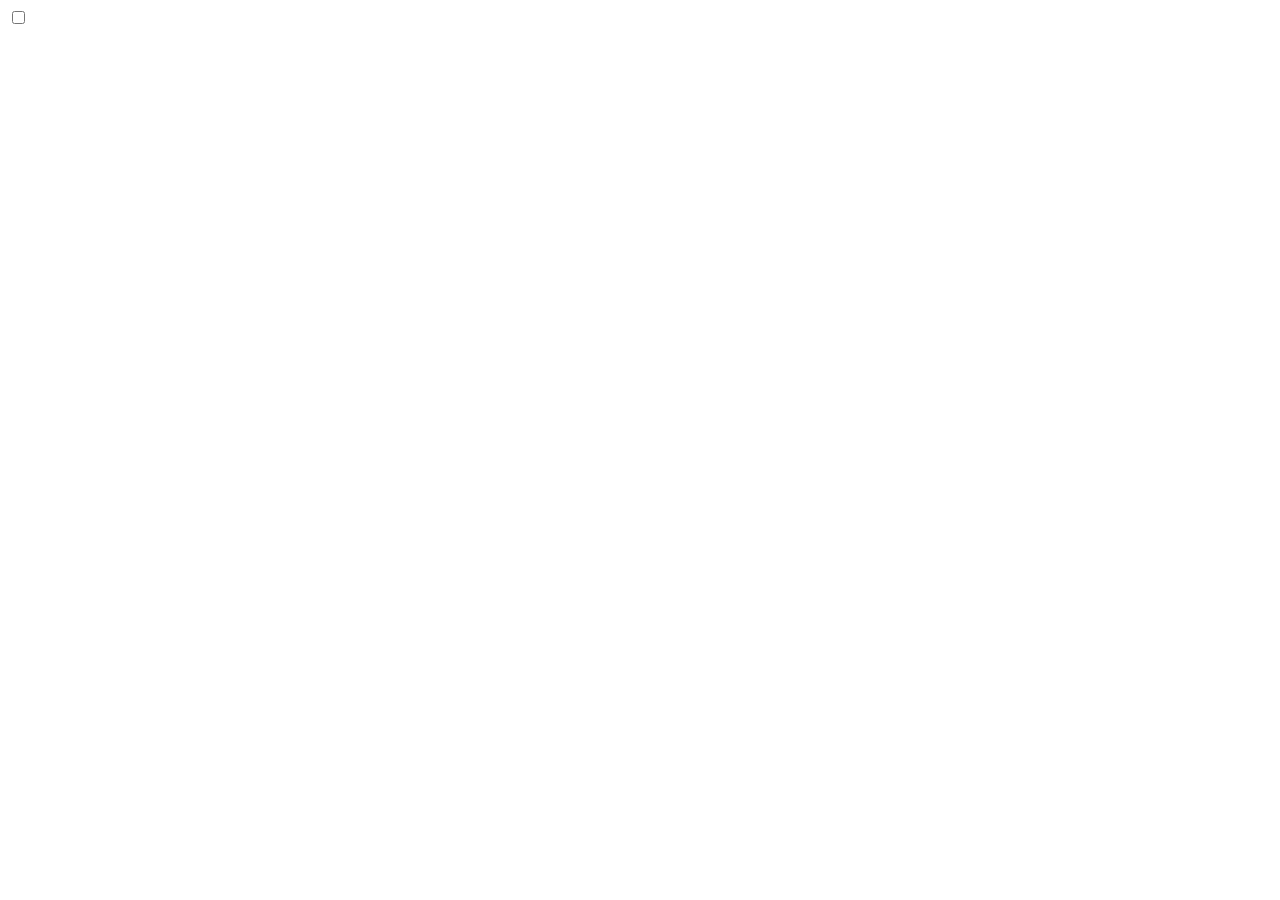
==== time.html @ 5e4c86b0 "Create time.html" ====
<html lang="en" data-mode="dark">	
<label>
		<input type="checkbox" name="mode">
		<span class="check"></span>
	</label>
	<div class="clock">
		<div class="hour">
			<div class="hr" id="hr"></div>
		</div>
		<div class="min">
			<div class="mn" id="mn"></div>
		</div>
		<div class="sec">
			<div class="sc" id="sc"></div>
		</div>
	</div>
</html>
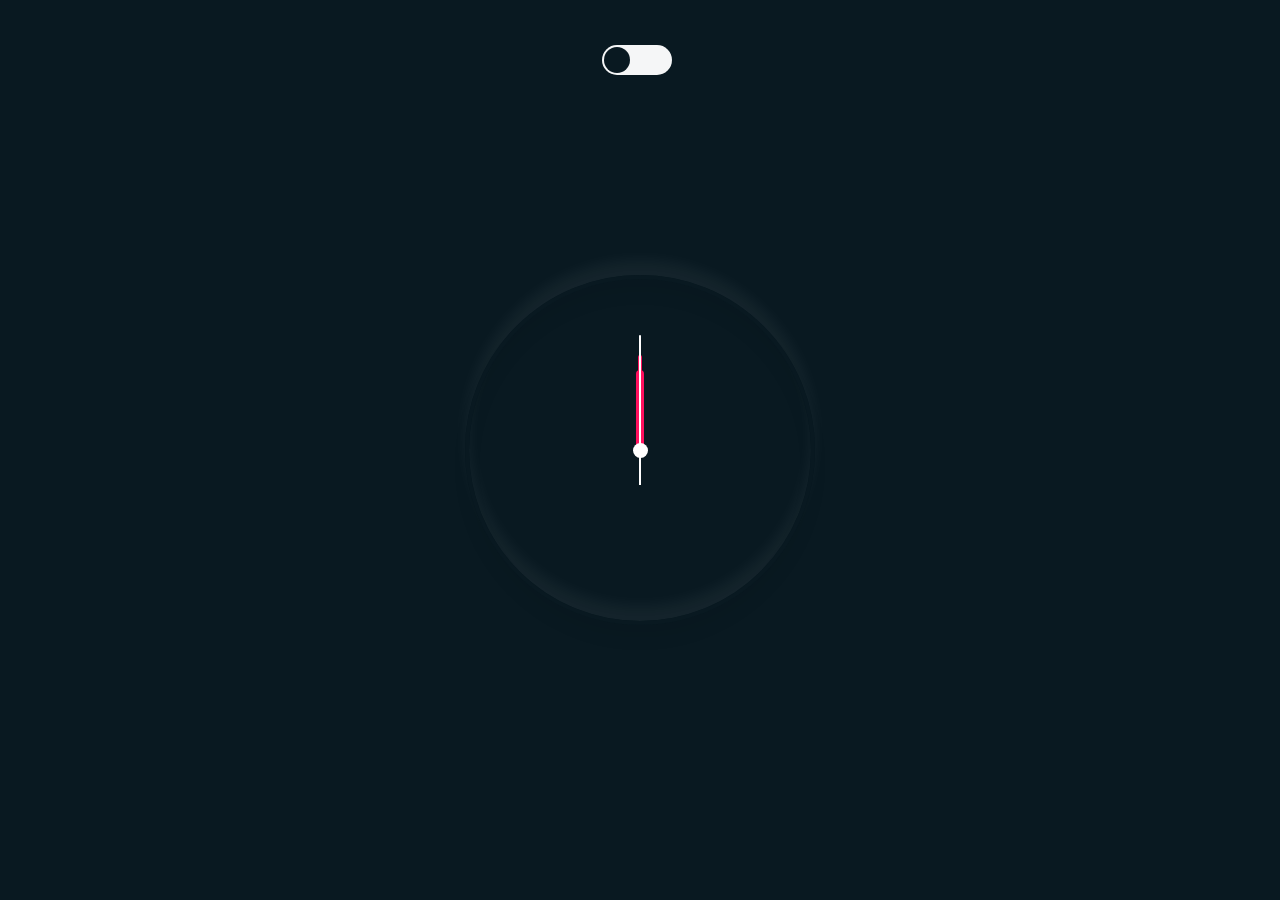
==== commit 52d7a85e: "Update time.html" ====
--- a/time.html
+++ b/time.html
@@ -1,3 +1,10 @@
+<html>
+
+<head>
+  <title> timer</title>
+  <link rel="stylesheet" type="text/css" href="time.css">
+</head>
+
 <html lang="en" data-mode="dark">	
 <label>
 		<input type="checkbox" name="mode">
--- a/time.css
+++ b/time.css
@@ -0,0 +1,137 @@
+	html[data-mode='dark']{
+			--bg: #091921;
+			--shadow:	0px -15px 15px rgba(255,255,255,0.05),
+						inset 0px -15px 15px rgba(255,255,255,0.05),
+						0px 15px 15px rgba(0,0,0,0.05),
+						inset 0px 15px 15px rgba(0,0,0,0.05);
+			--shand: #fff;
+			--bd: #091921;
+			--bg-toggler: #f5f6f7;
+			--color-toggler: #091921;
+			--dot-color:#fff;
+		}
+		html[data-mode='light']{
+			--bg: #f5f6f7;
+			--shadow:0px -15px 15px rgba(255,255,255,0.05),
+						inset 0px -15px 15px rgba(255,255,255,0.05),
+						0px 15px 15px rgba(0,0,0,0.05),
+						inset 0px 15px 15px rgba(0,0,0,0.05);
+			--shand: cyan;
+			--bd: #f5f6f7;
+			--bg-toggler: #ccc;
+			--color-toggler: #f5f6f7;
+			--dot-color:#ccc;
+		}	
+		*{
+			padding: 0;
+			margin: 0;
+			box-sizing: border-box;
+		}
+		body{
+			display: flex;
+			justify-content: center;
+			align-items: center;
+			min-height: 100vh;
+			background:var(--bg) ;
+		}
+		.clock{
+			display: flex;
+			justify-content: center;
+			align-items: center;
+			background-size: cover;
+			width: 350px;
+			height: 350px;
+			border-radius: 50%;
+			border: 4px solid var(--bd);
+			box-shadow: var(--shadow);
+		}
+		.clock:before{
+			content: '';
+			position: absolute;
+			width: 15px;
+			height: 15px;
+			background: var(--dot-color);
+			border-radius: 50%;
+			z-index: 1000;
+		}
+		.clock .hour, .clock .min, .clock .sec{
+			position: absolute;
+		}
+		.clock .hour .hr{
+			width: 160px;
+			height: 160px;
+		}
+		.clock .min .mn{
+			width: 190px;
+			height: 190px;
+		}
+		.clock .sec .sc{
+			width: 230px;
+			height: 230px;
+		}
+		.hr, .mn , .sc{
+			display: flex;
+			justify-content: center;
+			/*align-items: center;*/
+		}
+		.hr:before{
+			content: '';
+			position: absolute;
+			width: 8px ;
+			height: 80px;
+			background: #ff105e;
+			z-index: 10;
+			border-radius: 6px 6px 0 0;
+		}
+		.mn:before{
+			content: '';
+			position: absolute;
+			width: 4px ;
+			height: 90px;
+			background: #ff105e;
+			z-index: 11;
+			border-radius: 6px 6px 0 0;
+		}
+		.sc:before{
+			content: '';
+			position: absolute;
+			width: 2px ;
+			height: 150px;
+			background: var(--shand);
+			z-index: 12;
+			border-radius: 6px 6px 0 0;
+		}
+		label{
+			position: absolute;
+		    left: 47%;
+		    top: 5%;
+
+		}
+		input[type='checkbox']{
+			-webkit-appearance:none;
+			display: none;
+			visibility: hidden;
+		}
+		.check{
+			width: 70px;
+			height: 30px;
+			background: var(--bg-toggler);
+			border-radius: 20px;
+			display: block;
+			cursor: pointer;
+			overflow: hidden;
+		}
+		.check:before{
+			content: '';
+			position:absolute;
+			width: 26px;
+			height: 26px;
+			top: 2px;
+			left: 2px;
+			border-radius: 50%;
+			background: var(--color-toggler);
+			transition: ease-in-out 0.2s;
+		}
+		input[type="checkbox"]:checked ~ .check:before{
+			transform: translateX(40px);
+		}
